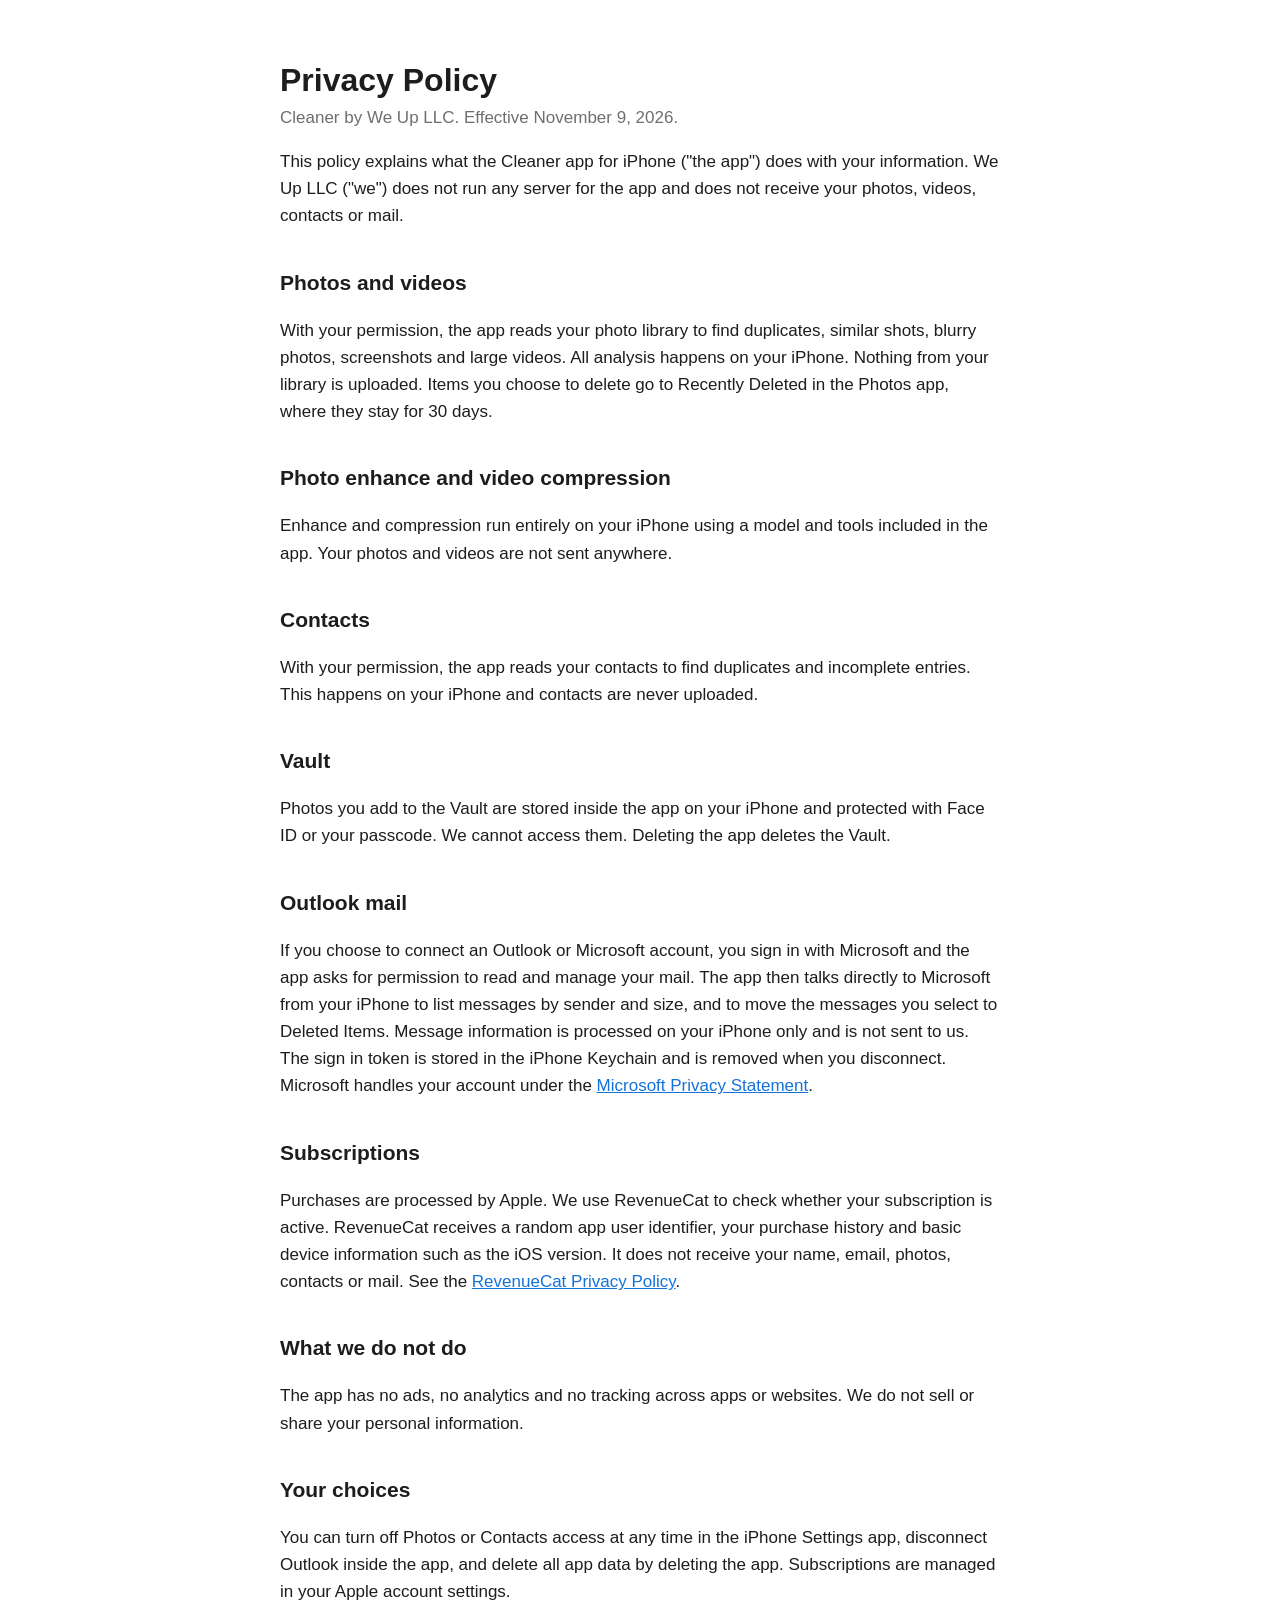
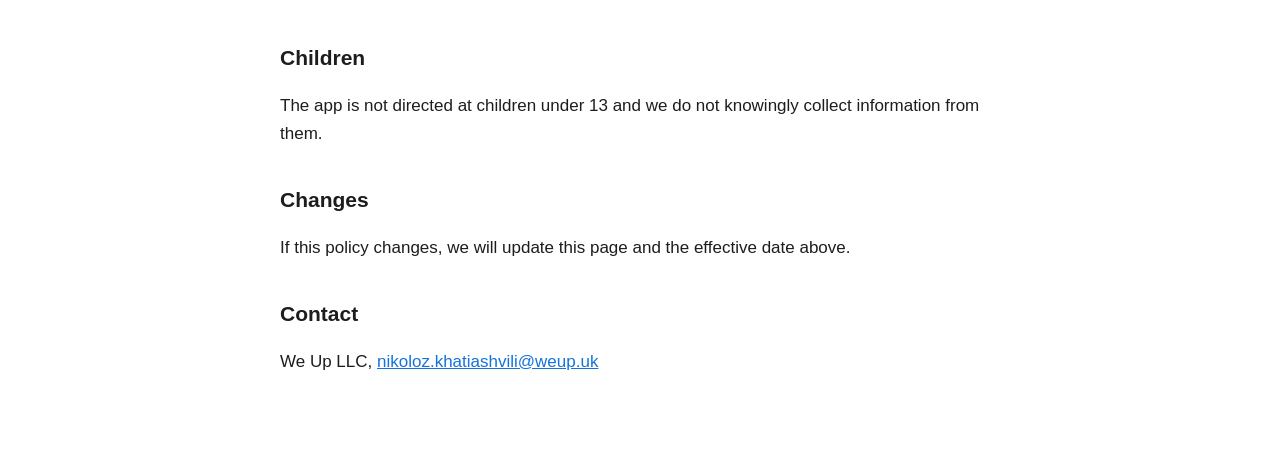
==== privacy.html @ 27cc189b "Privacy policy, terms and support page" ====
<!DOCTYPE html>
<html lang="en"><head><meta charset="utf-8"><meta name="viewport" content="width=device-width,initial-scale=1">
<title>Cleaner Privacy Policy</title><link rel="stylesheet" href="style.css"></head><body>
<h1>Privacy Policy</h1>
<p class="meta">Cleaner by We Up LLC. Effective November 9, 2026.</p>

<p>This policy explains what the Cleaner app for iPhone ("the app") does with your information. We Up LLC ("we") does not run any server for the app and does not receive your photos, videos, contacts or mail.</p>

<h2>Photos and videos</h2>
<p>With your permission, the app reads your photo library to find duplicates, similar shots, blurry photos, screenshots and large videos. All analysis happens on your iPhone. Nothing from your library is uploaded. Items you choose to delete go to Recently Deleted in the Photos app, where they stay for 30 days.</p>

<h2>Photo enhance and video compression</h2>
<p>Enhance and compression run entirely on your iPhone using a model and tools included in the app. Your photos and videos are not sent anywhere.</p>

<h2>Contacts</h2>
<p>With your permission, the app reads your contacts to find duplicates and incomplete entries. This happens on your iPhone and contacts are never uploaded.</p>

<h2>Vault</h2>
<p>Photos you add to the Vault are stored inside the app on your iPhone and protected with Face ID or your passcode. We cannot access them. Deleting the app deletes the Vault.</p>

<h2>Outlook mail</h2>
<p>If you choose to connect an Outlook or Microsoft account, you sign in with Microsoft and the app asks for permission to read and manage your mail. The app then talks directly to Microsoft from your iPhone to list messages by sender and size, and to move the messages you select to Deleted Items. Message information is processed on your iPhone only and is not sent to us. The sign in token is stored in the iPhone Keychain and is removed when you disconnect. Microsoft handles your account under the <a href="https://privacy.microsoft.com/privacystatement">Microsoft Privacy Statement</a>.</p>

<h2>Subscriptions</h2>
<p>Purchases are processed by Apple. We use RevenueCat to check whether your subscription is active. RevenueCat receives a random app user identifier, your purchase history and basic device information such as the iOS version. It does not receive your name, email, photos, contacts or mail. See the <a href="https://www.revenuecat.com/privacy">RevenueCat Privacy Policy</a>.</p>

<h2>What we do not do</h2>
<p>The app has no ads, no analytics and no tracking across apps or websites. We do not sell or share your personal information.</p>

<h2>Your choices</h2>
<p>You can turn off Photos or Contacts access at any time in the iPhone Settings app, disconnect Outlook inside the app, and delete all app data by deleting the app. Subscriptions are managed in your Apple account settings.</p>

<h2>Children</h2>
<p>The app is not directed at children under 13 and we do not knowingly collect information from them.</p>

<h2>Changes</h2>
<p>If this policy changes, we will update this page and the effective date above.</p>

<h2>Contact</h2>
<p>We Up LLC, <a href="mailto:nikoloz.khatiashvili@weup.uk">nikoloz.khatiashvili@weup.uk</a></p>
</body></html>
---- style.css ----
body{font:17px/1.6 -apple-system,BlinkMacSystemFont,"Helvetica Neue",sans-serif;color:#1d1d1f;max-width:720px;margin:0 auto;padding:40px 20px 80px}
h1{font-size:32px;line-height:1.2;margin-bottom:4px}
h2{font-size:21px;margin-top:36px}
p.meta{color:#6e6e73;margin-top:0}
a{color:#1473db}
@media (prefers-color-scheme:dark){body{background:#000;color:#f5f5f7}p.meta{color:#a1a1a6}a{color:#4a9ff5}}
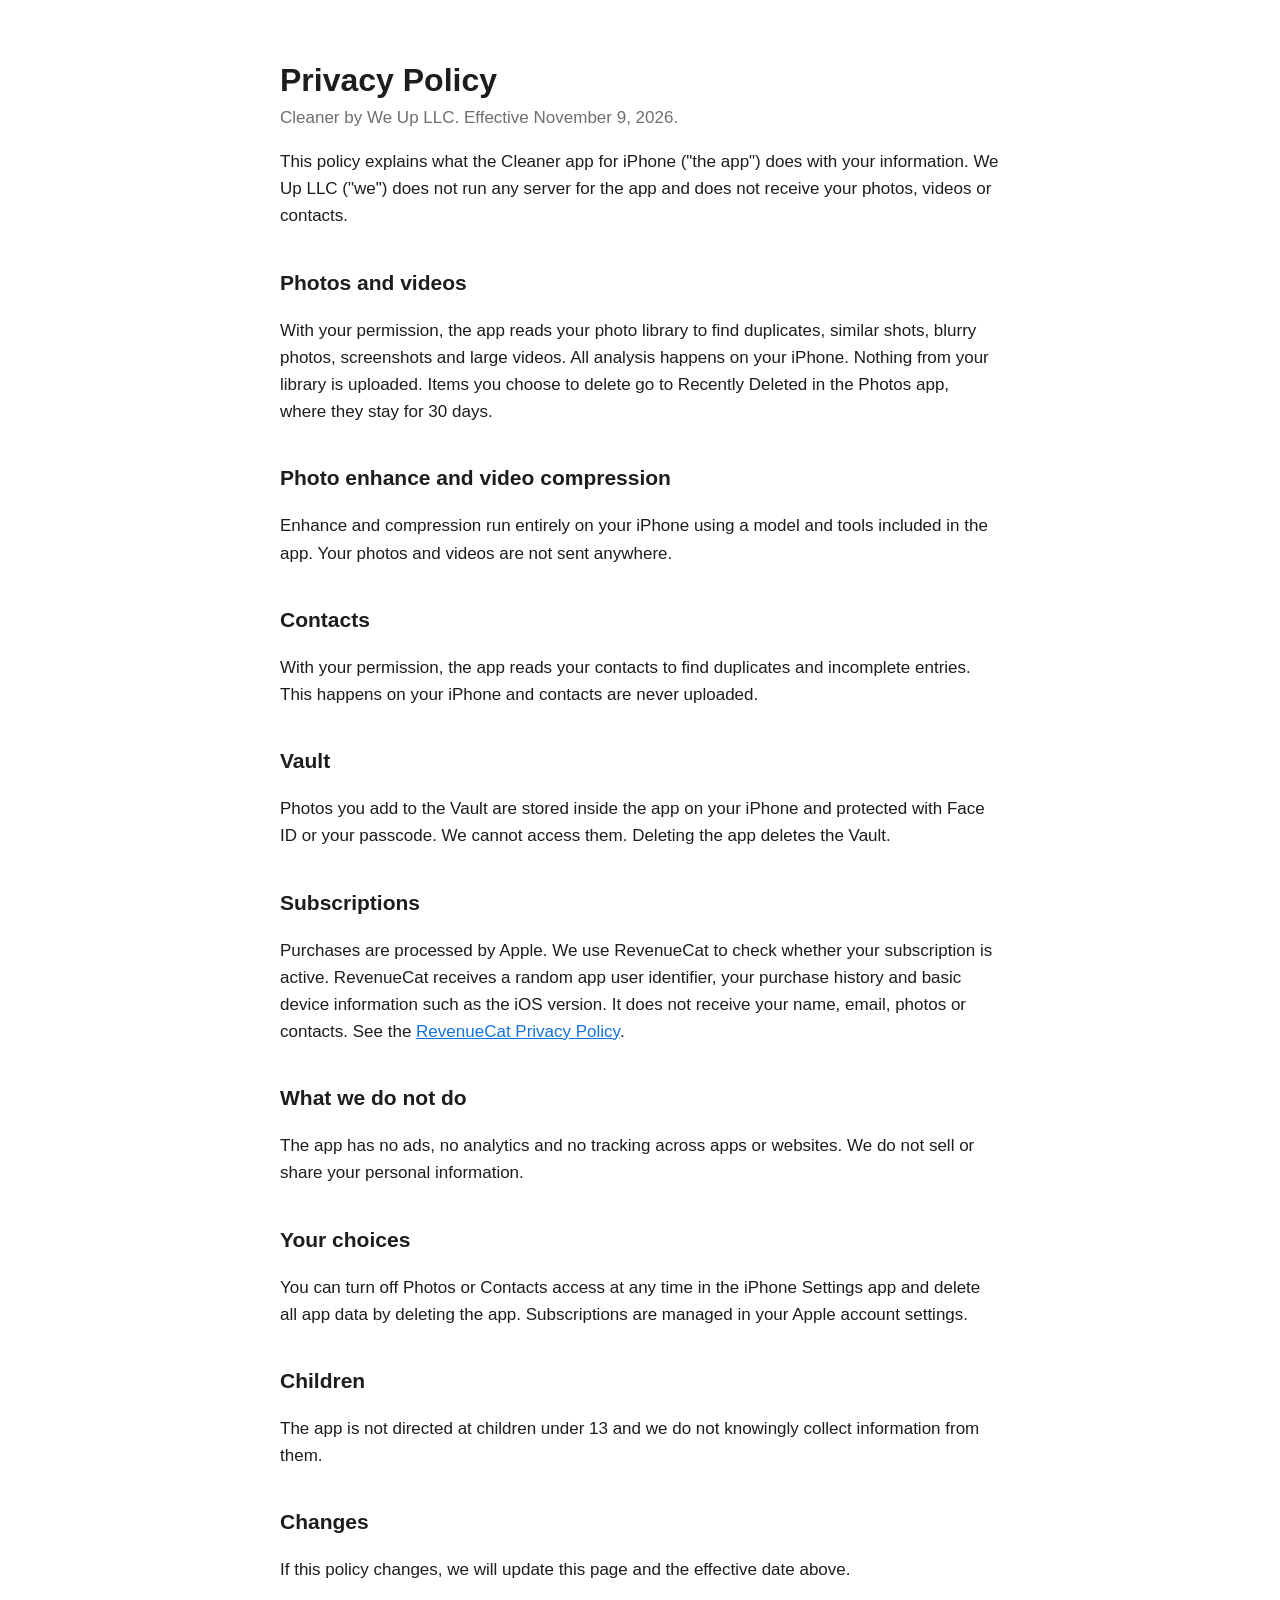
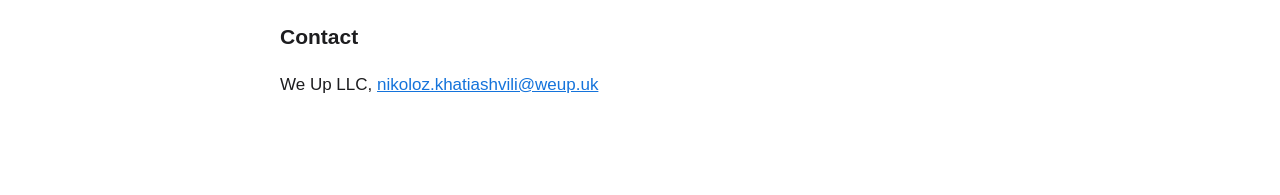
==== commit 4e2f5777: "Remove mail sections" ====
--- a/privacy.html
+++ b/privacy.html
@@ -4,7 +4,7 @@
 <h1>Privacy Policy</h1>
 <p class="meta">Cleaner by We Up LLC. Effective November 9, 2026.</p>
 
-<p>This policy explains what the Cleaner app for iPhone ("the app") does with your information. We Up LLC ("we") does not run any server for the app and does not receive your photos, videos, contacts or mail.</p>
+<p>This policy explains what the Cleaner app for iPhone ("the app") does with your information. We Up LLC ("we") does not run any server for the app and does not receive your photos, videos or contacts.</p>
 
 <h2>Photos and videos</h2>
 <p>With your permission, the app reads your photo library to find duplicates, similar shots, blurry photos, screenshots and large videos. All analysis happens on your iPhone. Nothing from your library is uploaded. Items you choose to delete go to Recently Deleted in the Photos app, where they stay for 30 days.</p>
@@ -18,17 +18,15 @@
 <h2>Vault</h2>
 <p>Photos you add to the Vault are stored inside the app on your iPhone and protected with Face ID or your passcode. We cannot access them. Deleting the app deletes the Vault.</p>
 
-<h2>Outlook mail</h2>
-<p>If you choose to connect an Outlook or Microsoft account, you sign in with Microsoft and the app asks for permission to read and manage your mail. The app then talks directly to Microsoft from your iPhone to list messages by sender and size, and to move the messages you select to Deleted Items. Message information is processed on your iPhone only and is not sent to us. The sign in token is stored in the iPhone Keychain and is removed when you disconnect. Microsoft handles your account under the <a href="https://privacy.microsoft.com/privacystatement">Microsoft Privacy Statement</a>.</p>
 
 <h2>Subscriptions</h2>
-<p>Purchases are processed by Apple. We use RevenueCat to check whether your subscription is active. RevenueCat receives a random app user identifier, your purchase history and basic device information such as the iOS version. It does not receive your name, email, photos, contacts or mail. See the <a href="https://www.revenuecat.com/privacy">RevenueCat Privacy Policy</a>.</p>
+<p>Purchases are processed by Apple. We use RevenueCat to check whether your subscription is active. RevenueCat receives a random app user identifier, your purchase history and basic device information such as the iOS version. It does not receive your name, email, photos or contacts. See the <a href="https://www.revenuecat.com/privacy">RevenueCat Privacy Policy</a>.</p>
 
 <h2>What we do not do</h2>
 <p>The app has no ads, no analytics and no tracking across apps or websites. We do not sell or share your personal information.</p>
 
 <h2>Your choices</h2>
-<p>You can turn off Photos or Contacts access at any time in the iPhone Settings app, disconnect Outlook inside the app, and delete all app data by deleting the app. Subscriptions are managed in your Apple account settings.</p>
+<p>You can turn off Photos or Contacts access at any time in the iPhone Settings app and delete all app data by deleting the app. Subscriptions are managed in your Apple account settings.</p>
 
 <h2>Children</h2>
 <p>The app is not directed at children under 13 and we do not knowingly collect information from them.</p>
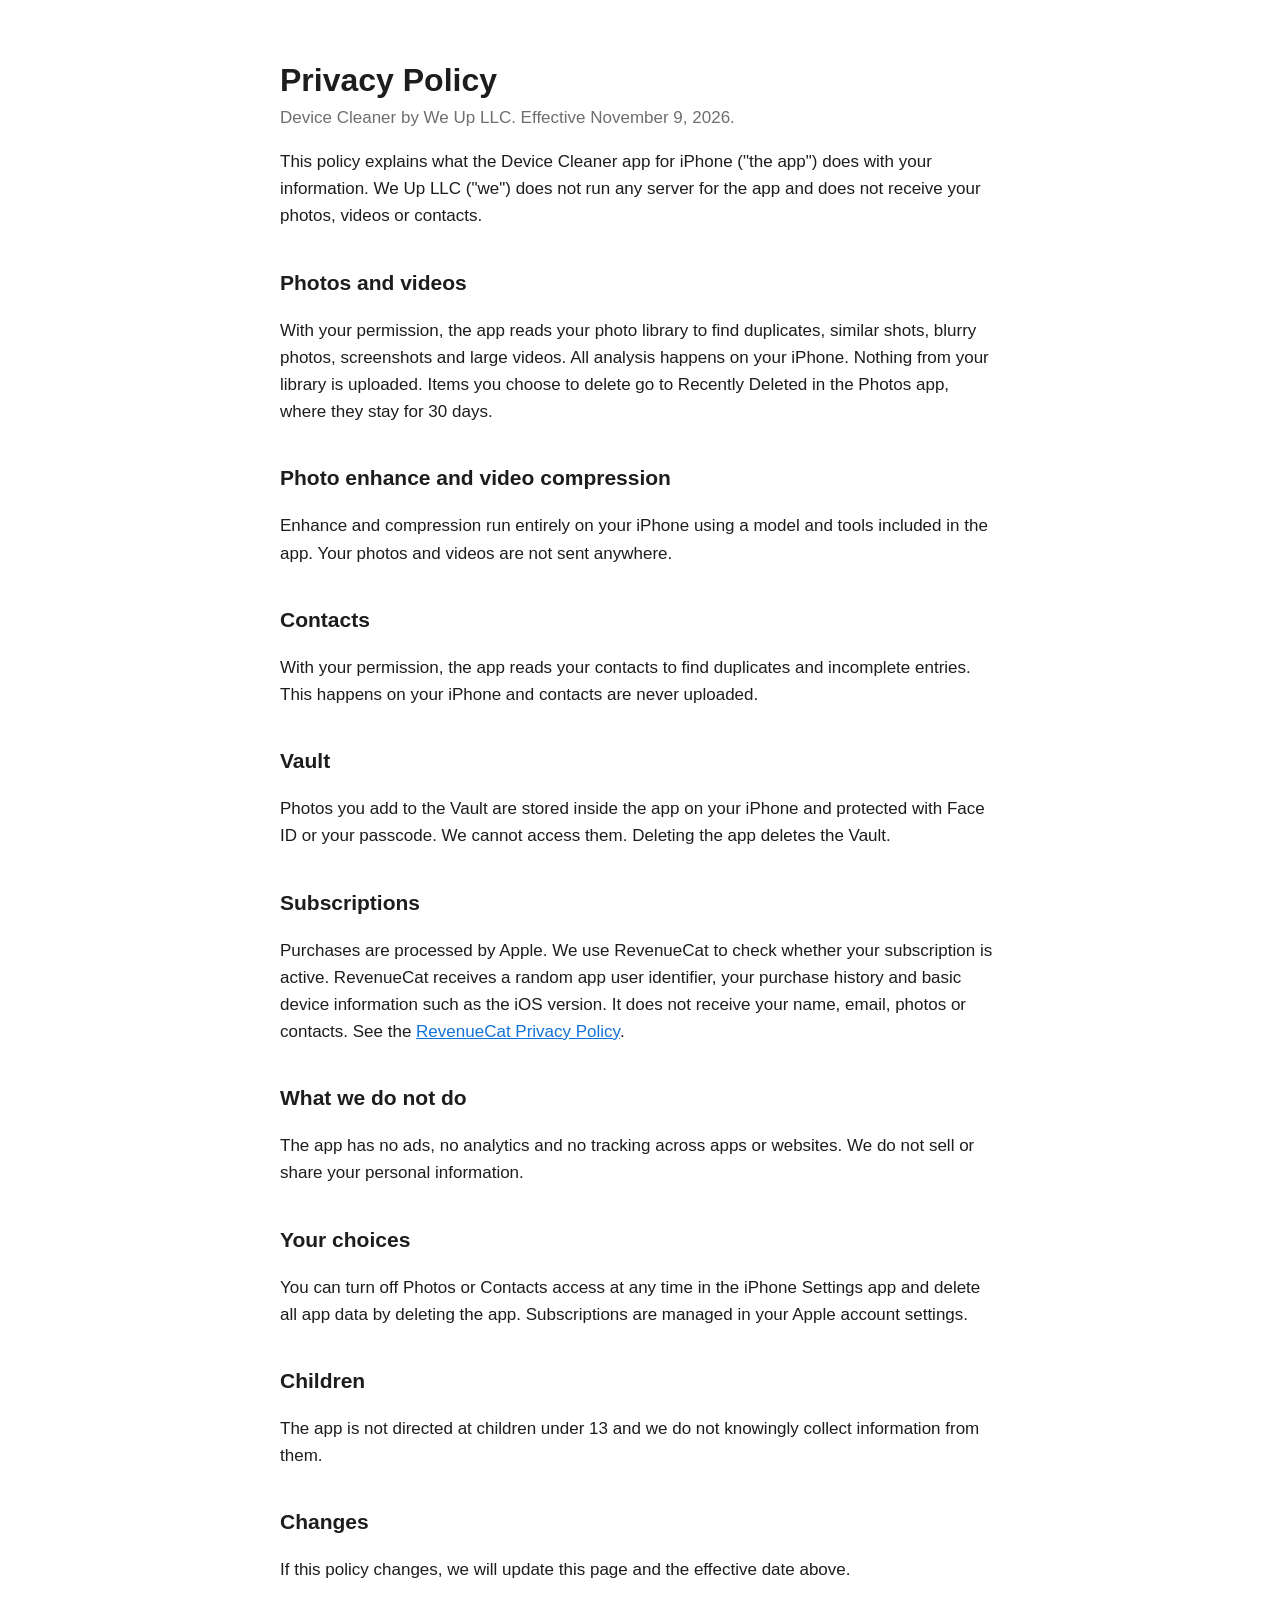
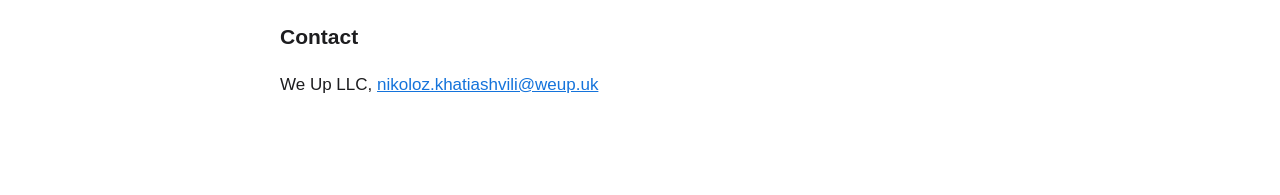
==== commit 8464f9f5: "Rename app to Device Cleaner" ====
--- a/privacy.html
+++ b/privacy.html
@@ -1,10 +1,10 @@
 <!DOCTYPE html>
 <html lang="en"><head><meta charset="utf-8"><meta name="viewport" content="width=device-width,initial-scale=1">
-<title>Cleaner Privacy Policy</title><link rel="stylesheet" href="style.css"></head><body>
+<title>Device Cleaner Privacy Policy</title><link rel="stylesheet" href="style.css"></head><body>
 <h1>Privacy Policy</h1>
-<p class="meta">Cleaner by We Up LLC. Effective November 9, 2026.</p>
+<p class="meta">Device Cleaner by We Up LLC. Effective November 9, 2026.</p>
 
-<p>This policy explains what the Cleaner app for iPhone ("the app") does with your information. We Up LLC ("we") does not run any server for the app and does not receive your photos, videos or contacts.</p>
+<p>This policy explains what the Device Cleaner app for iPhone ("the app") does with your information. We Up LLC ("we") does not run any server for the app and does not receive your photos, videos or contacts.</p>
 
 <h2>Photos and videos</h2>
 <p>With your permission, the app reads your photo library to find duplicates, similar shots, blurry photos, screenshots and large videos. All analysis happens on your iPhone. Nothing from your library is uploaded. Items you choose to delete go to Recently Deleted in the Photos app, where they stay for 30 days.</p>
